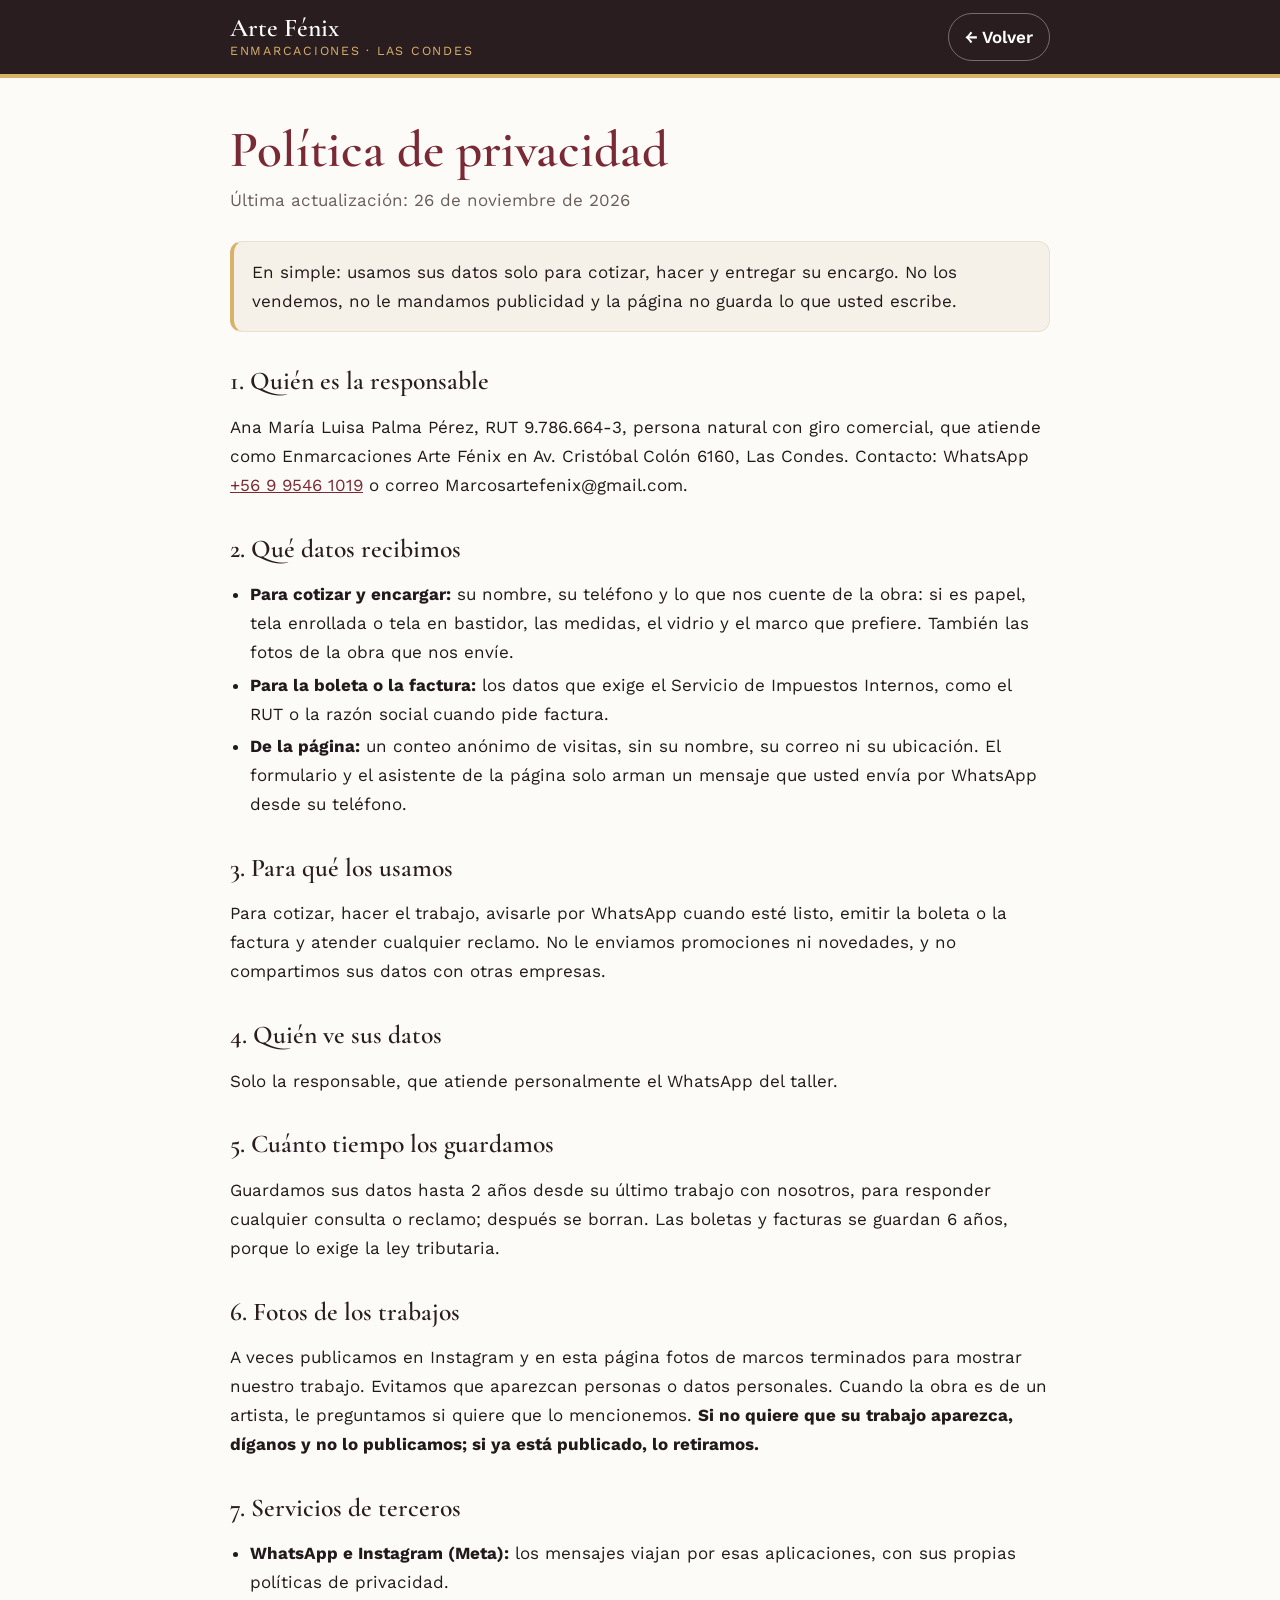
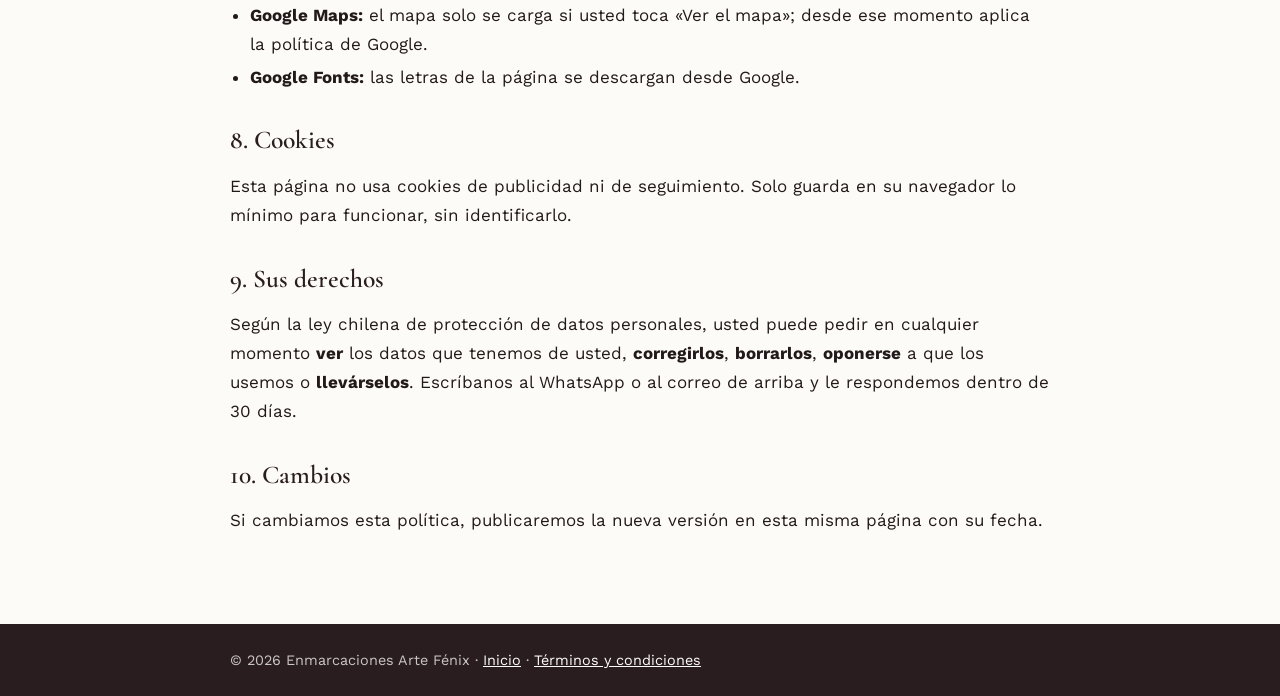
==== privacidad.html @ 35410e44 "Privacidad, términos y 20 puntos: sin noindex, canonical, mapa a pedido, contraste de estrellas, por" ====
<!doctype html>
<html lang="es-CL">
<head>
<meta charset="utf-8">
<meta name="viewport" content="width=device-width, initial-scale=1">
<title>Política de privacidad · Enmarcaciones Arte Fénix</title>
<meta name="description" content="Cómo Enmarcaciones Arte Fénix trata los datos de sus clientes y de quienes usan su página.">
<link rel="canonical" href="https://enmarcacionesartefenix.cl/privacidad.html">
<link rel="icon" href="assets/icono.png">
<link rel="preconnect" href="https://fonts.googleapis.com"><link rel="preconnect" href="https://fonts.gstatic.com" crossorigin>
<link href="https://fonts.googleapis.com/css2?family=Cormorant+Garamond:wght@600&family=Work+Sans:wght@400;600&display=swap" rel="stylesheet">
<link rel="stylesheet" href="legal.css">
</head>
<body>
<header class="top"><div class="w"><a class="marca" href="./"><b>Arte Fénix</b><small>Enmarcaciones · Las Condes</small></a><a class="volver" href="./">← Volver</a></div></header>
<main class="w">
  <h1>Política de privacidad</h1>
  <p class="fecha">Última actualización: 26 de noviembre de 2026</p>

  <div class="caja">En simple: usamos sus datos solo para cotizar, hacer y entregar su encargo. No los vendemos, no le mandamos publicidad y la página no guarda lo que usted escribe.</div>

  <h2>1. Quién es la responsable</h2>
  <p>Ana María Luisa Palma Pérez, RUT 9.786.664-3, persona natural con giro comercial, que atiende como Enmarcaciones Arte Fénix en Av. Cristóbal Colón 6160, Las Condes. Contacto: WhatsApp <a href="https://wa.me/56995461019">+56 9 9546 1019</a> o correo Marcosartefenix@gmail.com.</p>

  <h2>2. Qué datos recibimos</h2>
  <ul>
    <li><strong>Para cotizar y encargar:</strong> su nombre, su teléfono y lo que nos cuente de la obra: si es papel, tela enrollada o tela en bastidor, las medidas, el vidrio y el marco que prefiere. También las fotos de la obra que nos envíe.</li>
    <li><strong>Para la boleta o la factura:</strong> los datos que exige el Servicio de Impuestos Internos, como el RUT o la razón social cuando pide factura.</li>
    <li><strong>De la página:</strong> un conteo anónimo de visitas, sin su nombre, su correo ni su ubicación. El formulario y el asistente de la página solo arman un mensaje que usted envía por WhatsApp desde su teléfono.</li>
  </ul>

  <h2>3. Para qué los usamos</h2>
  <p>Para cotizar, hacer el trabajo, avisarle por WhatsApp cuando esté listo, emitir la boleta o la factura y atender cualquier reclamo. No le enviamos promociones ni novedades, y no compartimos sus datos con otras empresas.</p>

  <h2>4. Quién ve sus datos</h2>
  <p>Solo la responsable, que atiende personalmente el WhatsApp del taller.</p>

  <h2>5. Cuánto tiempo los guardamos</h2>
  <p>Guardamos sus datos hasta 2 años desde su último trabajo con nosotros, para responder cualquier consulta o reclamo; después se borran. Las boletas y facturas se guardan 6 años, porque lo exige la ley tributaria.</p>

  <h2>6. Fotos de los trabajos</h2>
  <p>A veces publicamos en Instagram y en esta página fotos de marcos terminados para mostrar nuestro trabajo. Evitamos que aparezcan personas o datos personales. Cuando la obra es de un artista, le preguntamos si quiere que lo mencionemos. <strong>Si no quiere que su trabajo aparezca, díganos y no lo publicamos; si ya está publicado, lo retiramos.</strong></p>

  <h2>7. Servicios de terceros</h2>
  <ul>
    <li><strong>WhatsApp e Instagram (Meta):</strong> los mensajes viajan por esas aplicaciones, con sus propias políticas de privacidad.</li>
    <li><strong>Google Maps:</strong> el mapa solo se carga si usted toca «Ver el mapa»; desde ese momento aplica la política de Google.</li>
    <li><strong>Google Fonts:</strong> las letras de la página se descargan desde Google.</li>
  </ul>

  <h2>8. Cookies</h2>
  <p>Esta página no usa cookies de publicidad ni de seguimiento. Solo guarda en su navegador lo mínimo para funcionar, sin identificarlo.</p>

  <h2>9. Sus derechos</h2>
  <p>Según la ley chilena de protección de datos personales, usted puede pedir en cualquier momento <strong>ver</strong> los datos que tenemos de usted, <strong>corregirlos</strong>, <strong>borrarlos</strong>, <strong>oponerse</strong> a que los usemos o <strong>llevárselos</strong>. Escríbanos al WhatsApp o al correo de arriba y le respondemos dentro de 30 días.</p>

  <h2>10. Cambios</h2>
  <p>Si cambiamos esta política, publicaremos la nueva versión en esta misma página con su fecha.</p>
</main>
<footer><div class="w">© 2026 Enmarcaciones Arte Fénix · <a href="./">Inicio</a> · <a href="terminos.html">Términos y condiciones</a></div></footer>
</body>
</html>
---- legal.css ----
*{box-sizing:border-box}
body{margin:0;font:400 17px/1.7 'Work Sans',system-ui,-apple-system,'Segoe UI',sans-serif;color:#22191a;background:#fdfbf7}
a{color:#7a2a35}
.top{background:#2a1d1f;color:#fff;border-bottom:4px solid #d9b26a}
.w{width:min(820px,100% - 32px);margin:0 auto}
.top .w{display:flex;align-items:center;justify-content:space-between;gap:14px;min-height:74px}
.marca{color:#fff;text-decoration:none;line-height:1.1}
.marca b{display:block;font:600 1.6rem/1 'Cormorant Garamond',Georgia,serif}
.marca small{color:#d9b26a;font-size:.78rem;letter-spacing:.14em;text-transform:uppercase}
.volver{color:#fff;font-weight:600;text-decoration:none;border:1px solid rgba(255,255,255,.35);border-radius:999px;padding:9px 16px}
main{padding:46px 0 72px}
h1{font:600 clamp(2.2rem,6vw,3.2rem)/1.05 'Cormorant Garamond',Georgia,serif;margin:0 0 8px;color:#7a2a35;text-wrap:balance}
.fecha{color:#6b5f5a;margin:0 0 26px}
h2{font:600 1.6rem/1.15 'Cormorant Garamond',Georgia,serif;margin:34px 0 6px;color:#2a1d1f}
ul{padding-left:1.2em}li{margin:4px 0}
.caja{background:#f6f1e8;border:1px solid #e8dfd0;border-left:4px solid #d9b26a;border-radius:12px;padding:16px 18px;margin:18px 0}
mark{background:#fff3b0;color:#5a4300;padding:1px 4px;border-radius:4px}
footer{background:#2a1d1f;color:rgba(255,255,255,.75);padding:24px 0;font-size:.9rem}
footer a{color:#fff}
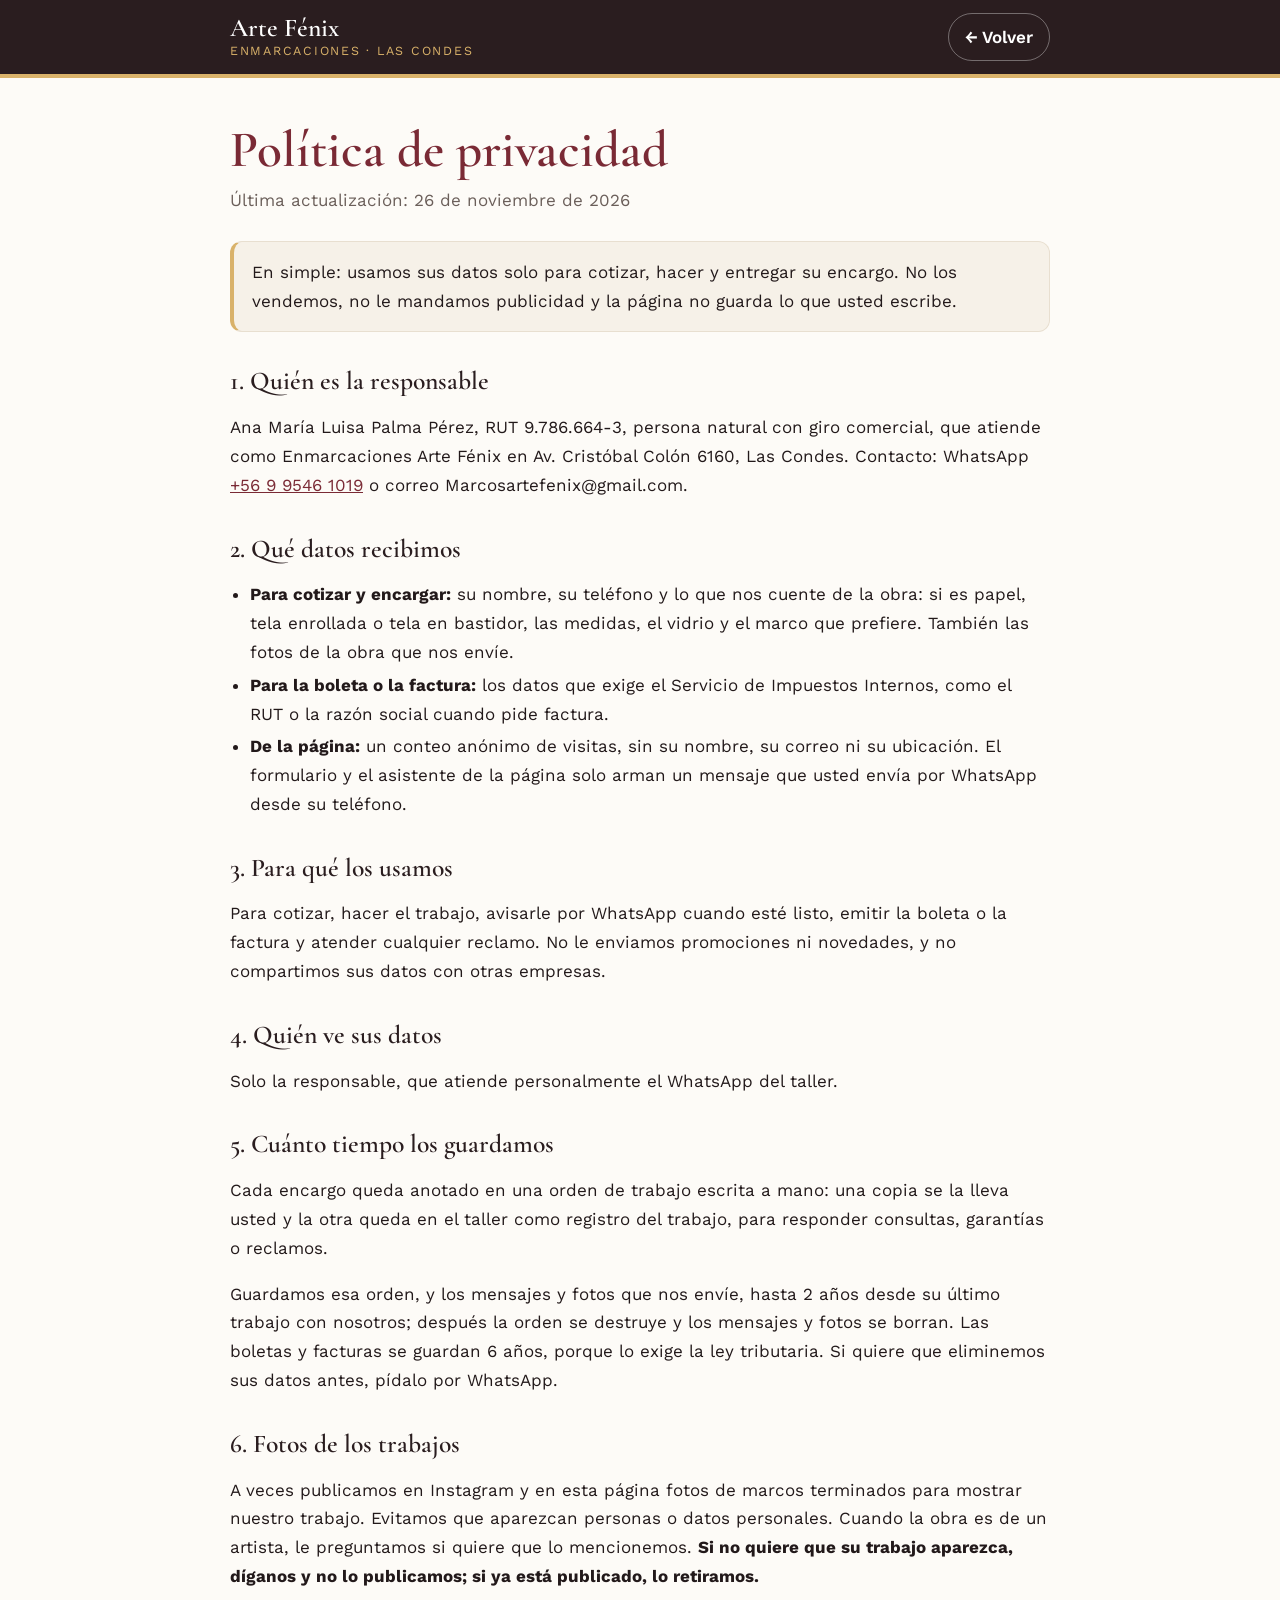
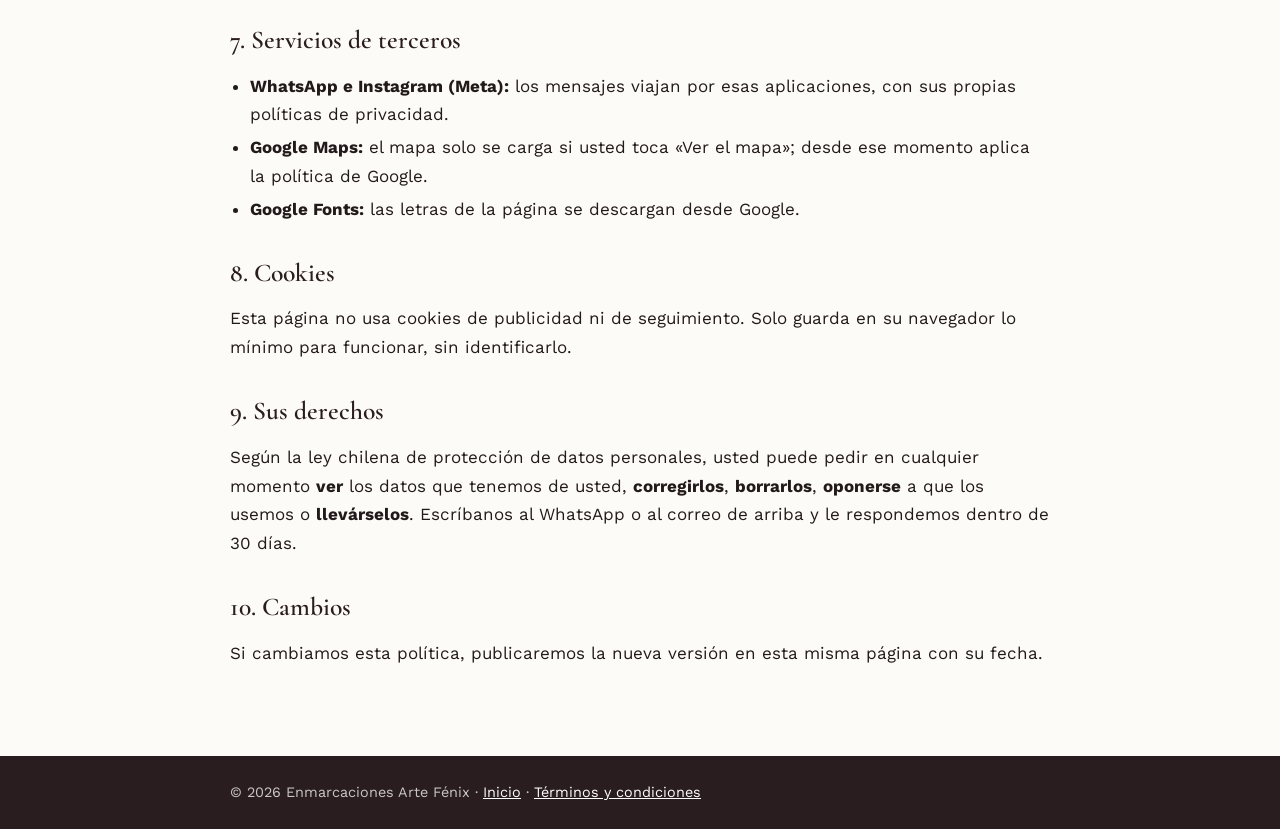
==== commit 6ffdfbd1: "Privacidad: órdenes de trabajo en papel y plazo de 2 años Co-Authored-By: Claude Opus 5.5 <noreply@a" ====
--- a/privacidad.html
+++ b/privacidad.html
@@ -36,7 +36,8 @@
   <p>Solo la responsable, que atiende personalmente el WhatsApp del taller.</p>
 
   <h2>5. Cuánto tiempo los guardamos</h2>
-  <p>Guardamos sus datos hasta 2 años desde su último trabajo con nosotros, para responder cualquier consulta o reclamo; después se borran. Las boletas y facturas se guardan 6 años, porque lo exige la ley tributaria.</p>
+  <p>Cada encargo queda anotado en una orden de trabajo escrita a mano: una copia se la lleva usted y la otra queda en el taller como registro del trabajo, para responder consultas, garantías o reclamos.</p>
+  <p>Guardamos esa orden, y los mensajes y fotos que nos envíe, hasta 2 años desde su último trabajo con nosotros; después la orden se destruye y los mensajes y fotos se borran. Las boletas y facturas se guardan 6 años, porque lo exige la ley tributaria. Si quiere que eliminemos sus datos antes, pídalo por WhatsApp.</p>
 
   <h2>6. Fotos de los trabajos</h2>
   <p>A veces publicamos en Instagram y en esta página fotos de marcos terminados para mostrar nuestro trabajo. Evitamos que aparezcan personas o datos personales. Cuando la obra es de un artista, le preguntamos si quiere que lo mencionemos. <strong>Si no quiere que su trabajo aparezca, díganos y no lo publicamos; si ya está publicado, lo retiramos.</strong></p>
